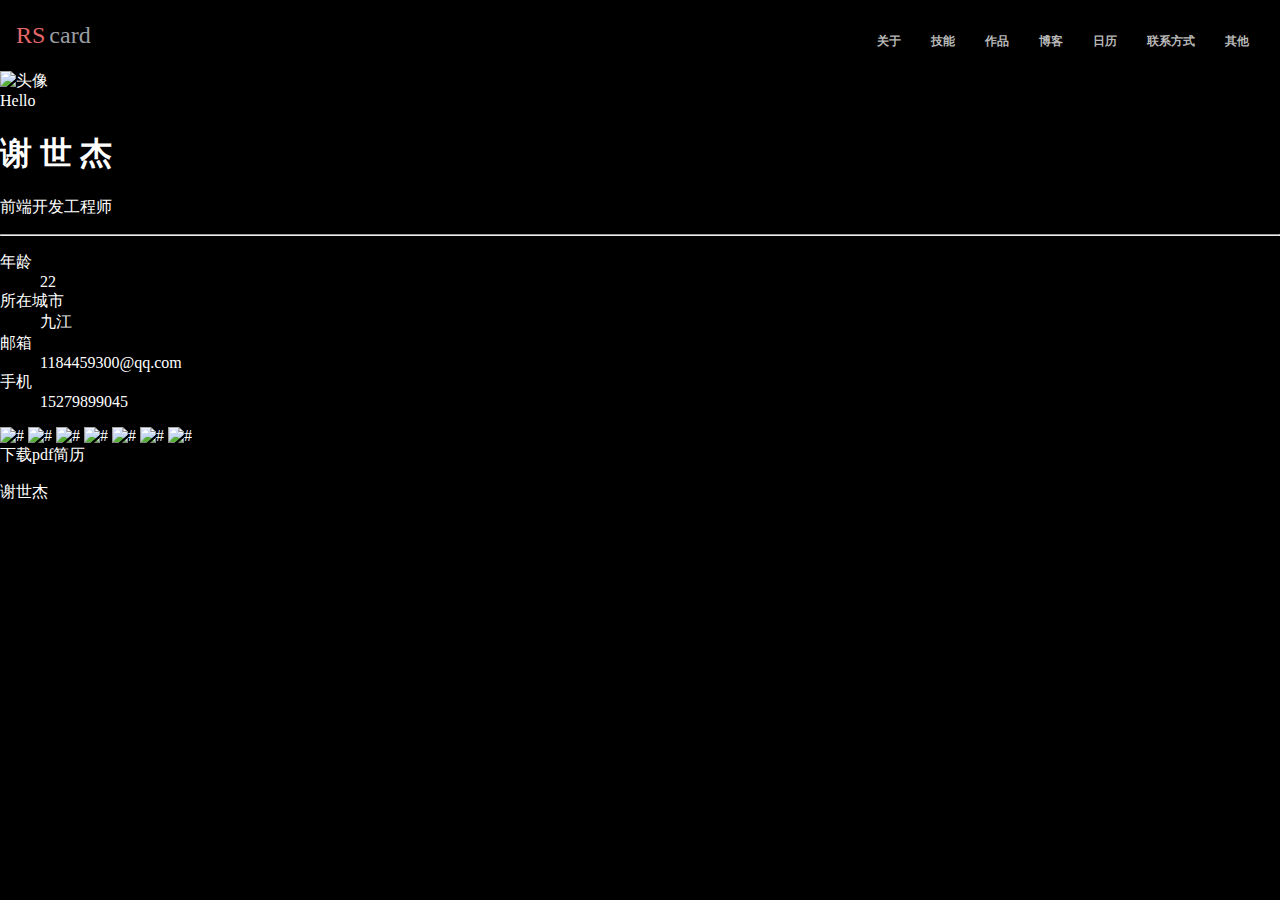
==== index.html @ d2f4c3e2 "提交resume" ====
<!DOCTYPE html>
<html lang="zh-hans">
<head>
    <meta charset="UTF-8">
    <meta name="viewport" content="width=device-width, initial-scale=1.0">
    <title>谢世杰的简历</title>
    <link rel="stylesheet" href="./a.css">
</head>
<body>
    <div class="topNavBar clearfix">
        <div class="logo">
            <span class="rs">RS</span><span class="card">card</span>
        </div>
        <nav>
            <ul class="clearfix">
                <li><a href="#">关于</a></li>
                <li><a href="#">技能</a></li>
                <li><a href="#">作品</a></li>
                <li><a href="#">博客</a></li>
                <li><a href="#">日历</a></li>
                <li><a href="#">联系方式</a></li>
                <li><a href="#">其他</a></li>
            </ul>
        </nav>
    </div>
    <div class="banner" style="background-image:url(#)"></div>
    <main>
        <div class="card">
            <div class="pacture">
                <img src="" alt="头像">
            </div>
            <div class="txet">
                <div class="profile"><span class="welcome">Hello</span>
                    <h1>谢 世 杰</h1>
                    <p>前端开发工程师</p>
                    <hr>
                    <dl>
                        <dt>年龄</dt>
                        <dd>22</dd>
                        <dt>所在城市</dt>
                        <dd>九江</dd>
                        <dt>邮箱</dt>
                        <dd>1184459300@qq.com</dd>
                        <dt>手机</dt>
                        <dd>15279899045</dd>
                    </dl>
                </div>
                <footer class="media">
                    <a href="#"><img src="#" alt="#"></a>
                    <a href="#"><img src="#" alt="#"></a>
                    <a href="#"><img src="#" alt="#"></a>
                    <a href="#"><img src="#" alt="#"></a>
                    <a href="#"><img src="#" alt="#"></a>
                    <a href="#"><img src="#" alt="#"></a>
                    <a href="#"><img src="#" alt="#"></a>
                </footer>
            </div>
        </div>
        <a class="button" href="#">下载pdf简历</a>
        <p>谢世杰</p>

    </main>    
</body>
</html>
---- a.css ----
body{
    background: black;
    color: white;
    margin: 0;
}
a{
    text-decoration: none;
    color: inherit;
}
.clearfix::after{
    content: "";
    display: block;
    clear: both;
}
.topNavBar > nav{
    float: right;
    padding: 11.2px 0px 8px 0px;
   
}
.topNavBar > nav >ul{
    list-style: none;
    margin: 0;
    padding: 0;
}
.topNavBar > nav > ul > li {
    float: left;
   margin-left: 15px;
   margin-right: 15px;
}
.topNavBar > nav > ul > li > a{
    color: #b7b7b7;
    font-size: 12px;
    font-weight: bold;
    border-bottom: 3px solid transparent;
    border-top: 3px solid transparent;
    display: block;

}
.topNavBar > nav > ul > li > a:hover{
    border-bottom: 3px solid #e06567;
}
.topNavBar{
    padding: 19px 16px 10px 16px;
}
.topNavBar .logo{
    float: left;
    font-size: 24px;
    font-family: 'Arial Black';
    padding: 3px 0px 3.4px 0px;
}
.topNavBar .logo .rs{
    color: #e6686a;
    margin-right: 4px;
}
.topNavBar .logo .card{
    color: #9a9da2;
}
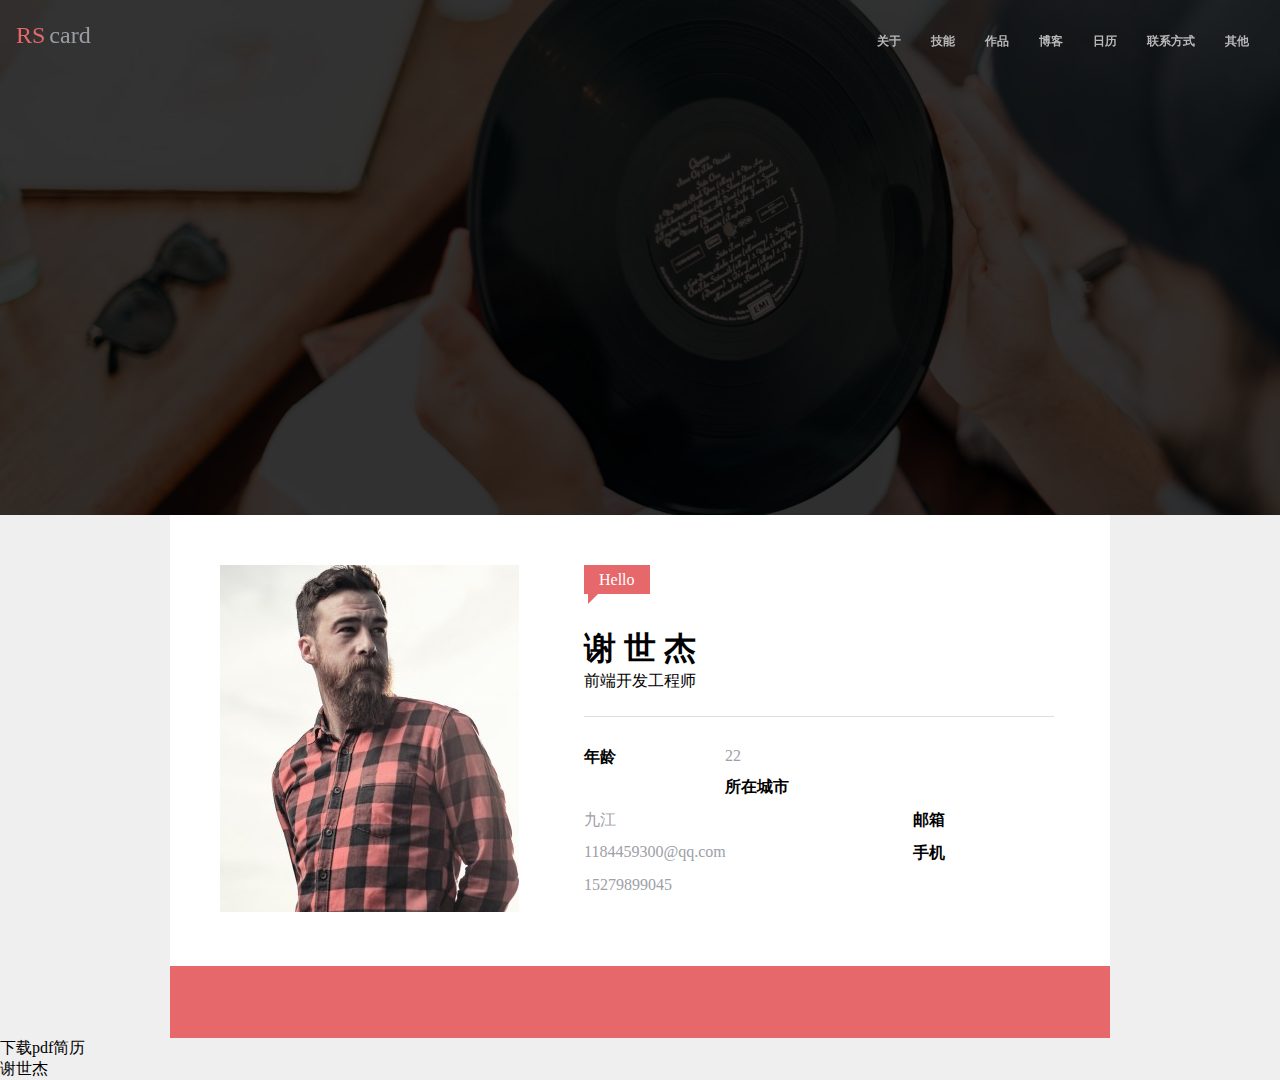
==== commit 8aa956f4: "提交" ====
--- a/index.html
+++ b/index.html
@@ -5,54 +5,79 @@
     <meta name="viewport" content="width=device-width, initial-scale=1.0">
     <title>谢世杰的简历</title>
     <link rel="stylesheet" href="./a.css">
+    <script src="//at.alicdn.com/t/font_1263405_yq53h3ixx9.js"></script>
+    <style type="text/css">
+        .icon {
+           width: 1em; height: 1em;
+           vertical-align: -0.15em;
+           fill: currentColor;
+           overflow: hidden;
+        }
+    </style>
 </head>
 <body>
-    <div class="topNavBar clearfix">
-        <div class="logo">
-            <span class="rs">RS</span><span class="card">card</span>
-        </div>
-        <nav>
-            <ul class="clearfix">
-                <li><a href="#">关于</a></li>
-                <li><a href="#">技能</a></li>
-                <li><a href="#">作品</a></li>
-                <li><a href="#">博客</a></li>
-                <li><a href="#">日历</a></li>
-                <li><a href="#">联系方式</a></li>
-                <li><a href="#">其他</a></li>
-            </ul>
-        </nav>
+    <div class="topNavBar ">
+    <div class="topNavBar-inner clearfix" >
+            <div class="logo">
+                    <span class="rs">RS</span><span class="card">card</span>
+                </div>
+                <nav>
+                    <ul class="clearfix">
+                        <li><a href="#">关于</a></li>
+                        <li><a href="#">技能</a></li>
+                        <li><a href="#">作品</a></li>
+                        <li><a href="#">博客</a></li>
+                        <li><a href="#">日历</a></li>
+                        <li><a href="#">联系方式</a></li>
+                        <li><a href="#">其他</a></li>
+                    </ul>
+                </nav>
     </div>
-    <div class="banner" style="background-image:url(#)"></div>
+    </div>
+    <div class="banner">
+            <div class="mask"></div>        
+    </div>
     <main>
-        <div class="card">
-            <div class="pacture">
-                <img src="" alt="头像">
+        <div class="usercard">
+            <div class="usercard-picandtext clearfix">
+                    <div class="pacture">
+                            <img src="./img/avatar.jpg " width="299" height="347"  alt="头像">
+                        </div>
+                        <div class="text">
+                            <span class="welcome">Hello <span class="triangle"></span></span>
+                           
+                                <h1>谢 世 杰</h1>
+                                <p>前端开发工程师</p>
+                                <hr>
+                                <dl>
+                                    <dt>年龄</dt>
+                                    <dd>22</dd>
+                                    <dt>所在城市</dt>
+                                    <dd>九江</dd>
+                                    <dt>邮箱</dt>
+                                    <dd>1184459300@qq.com</dd>
+                                    <dt>手机</dt>
+                                    <dd>15279899045</dd>
+                                </dl>
             </div>
-            <div class="txet">
-                <div class="profile"><span class="welcome">Hello</span>
-                    <h1>谢 世 杰</h1>
-                    <p>前端开发工程师</p>
-                    <hr>
-                    <dl>
-                        <dt>年龄</dt>
-                        <dd>22</dd>
-                        <dt>所在城市</dt>
-                        <dd>九江</dd>
-                        <dt>邮箱</dt>
-                        <dd>1184459300@qq.com</dd>
-                        <dt>手机</dt>
-                        <dd>15279899045</dd>
-                    </dl>
+           
                 </div>
                 <footer class="media">
-                    <a href="#"><img src="#" alt="#"></a>
-                    <a href="#"><img src="#" alt="#"></a>
-                    <a href="#"><img src="#" alt="#"></a>
-                    <a href="#"><img src="#" alt="#"></a>
-                    <a href="#"><img src="#" alt="#"></a>
-                    <a href="#"><img src="#" alt="#"></a>
-                    <a href="#"><img src="#" alt="#"></a>
+                    <a href="#">
+                        <svg class="icon" aria-hidden="true">
+                                <use xlink:href="#icon-github"></use>
+                            </svg>
+                    </a>
+                    <a href="#">
+                            <svg class="icon" aria-hidden="true">
+                                    <use xlink:href="#icon-twitter"></use>
+                                </svg>
+                    </a>
+                    <a href="#">
+                            <svg class="icon" aria-hidden="true">
+                                    <use xlink:href="#icon-weibo"></use>
+                                </svg>
+                    </a>
                 </footer>
             </div>
         </div>
--- a/a.css
+++ b/a.css
@@ -1,33 +1,41 @@
-body{
-    background: black;
-    color: white;
+body {
+    background: #efefef;
     margin: 0;
 }
-a{
+a {
     text-decoration: none;
     color: inherit;
 }
-.clearfix::after{
+* {
+    margin: 0;
+    padding: 0;
+}
+hr {
+    height: 0;
+    border: none;
+    border-top: 1px solid #dedede;
+}
+.clearfix::after {
     content: "";
     display: block;
     clear: both;
 }
-.topNavBar > nav{
+.topNavBar  nav {
     float: right;
     padding: 11.2px 0px 8px 0px;
    
 }
-.topNavBar > nav >ul{
+.topNavBar  nav >ul {
     list-style: none;
     margin: 0;
     padding: 0;
 }
-.topNavBar > nav > ul > li {
+.topNavBar  nav > ul > li {
     float: left;
    margin-left: 15px;
    margin-right: 15px;
 }
-.topNavBar > nav > ul > li > a{
+.topNavBar  nav > ul > li > a {
     color: #b7b7b7;
     font-size: 12px;
     font-weight: bold;
@@ -36,22 +44,120 @@
     display: block;
 
 }
-.topNavBar > nav > ul > li > a:hover{
+.topNavBar  nav > ul > li > a:hover {
     border-bottom: 3px solid #e06567;
+    
 }
-.topNavBar{
-    padding: 19px 16px 10px 16px;
+.topNavBar {
+    padding: 19px 0px 10px 0px;
+    position: fixed;
+    top: 0;
+    left: 0;
+    width: 100%
+    
 }
-.topNavBar .logo{
+.topNavBar-inner {
+    padding: 0px 16px 0px 16px;
+}
+.topNavBar .logo {
     float: left;
     font-size: 24px;
     font-family: 'Arial Black';
     padding: 3px 0px 3.4px 0px;
 }
-.topNavBar .logo .rs{
+.topNavBar .logo .rs {
     color: #e6686a;
     margin-right: 4px;
 }
-.topNavBar .logo .card{
+.topNavBar .logo .card {
     color: #9a9da2;
+}
+.banner{
+    height: 515px;
+    background-position: center center;
+    background-image:url(./img/aa1.jpg);
+    background-size: cover;
+   
+}
+.banner .mask{
+    background-color: rgb(0,0,0,0.8);
+    height: 515px;
+}
+.usercard {
+    max-width: 940px;
+    margin-left: auto;
+    margin-right: auto;
+    background-color: #ffffff;
+}
+.usercard .welcome {
+    background: #e6686a;
+    color: white;
+    display: inline-block;
+    padding: 4px 15px;
+    line-height: 21px;
+    position: relative;
+    margin-bottom: 6px;
+}
+.usercard .triangle {
+    border: 10px solid transparent;
+    width: 0px;
+    border-left-color: #e6686a;
+    border-top-width: 0px;
+    display: block;
+    position: absolute;
+    left: 4px;
+    top: 100%;
+    
+    
+}
+.usercard .pacture {
+    float: left;
+}
+.usercard .text {
+    float: left;
+    margin-left: 65px;
+    width: 470px;
+}
+.text hr {
+    margin: 24px 0px;
+}
+.usercard .usercard-picandtext{
+    padding: 50px;
+}
+.usercard dl dt,
+.usercard dl dd {
+    float: left;
+    padding: 6px 0px;
+}
+.usercard dl dt {
+    width: 30%;
+    font-weight: bold;
+}
+.usercard dl dd {
+    width: 70%;
+    color: #9da0a7;
+}
+h1 {
+    margin-top: 27px;
+}
+.usercard > footer.media {
+    background: #E6686A;
+    text-align: center;
+}
+.usercard > footer > a {
+    display: inline-block;
+    border-radius: 50%;
+    width: 40px;
+    padding: 5px 0;
+    line-height: 30px;
+    margin: 16px;
+}
+.usercard > footer > a:hover{
+    background: #cf5d5f;
+}
+.usercard svg {
+    width: 30px;
+    height: 30px;
+    fill: white;
+    vertical-align: top;
 }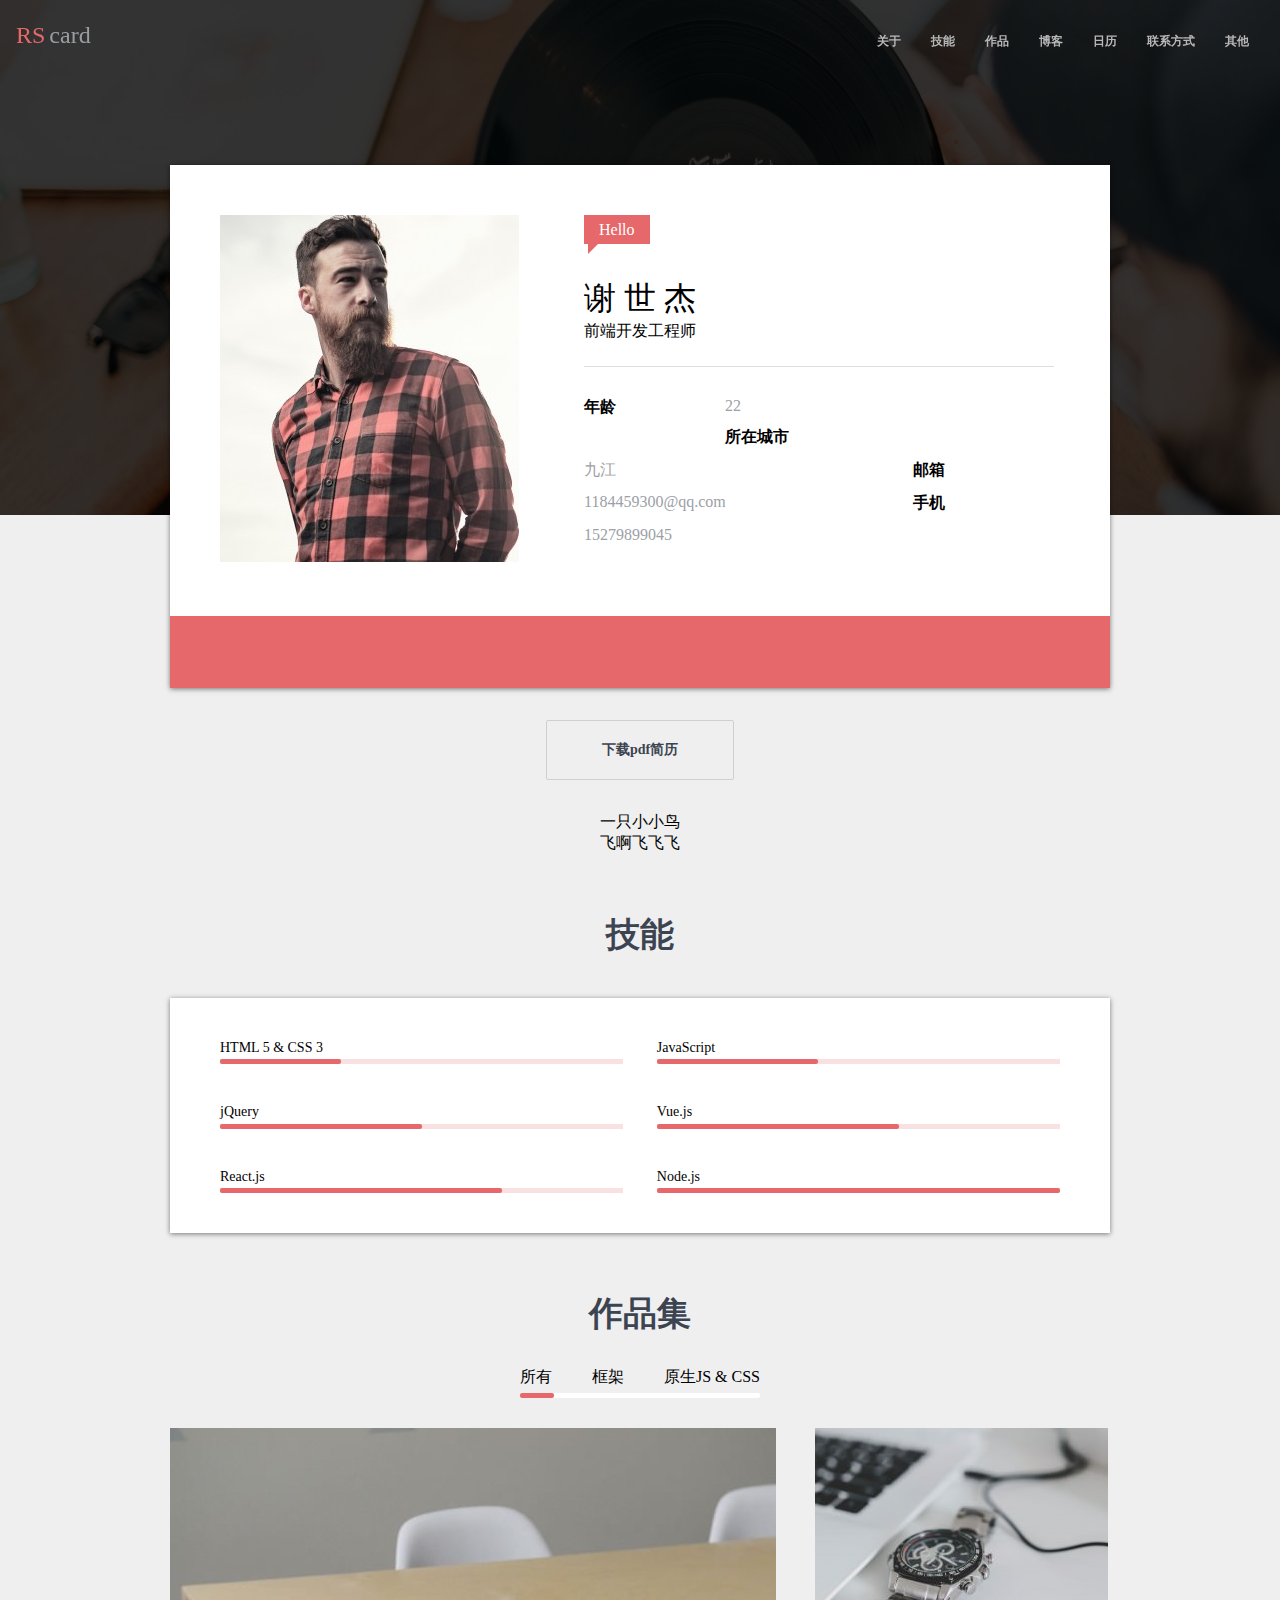
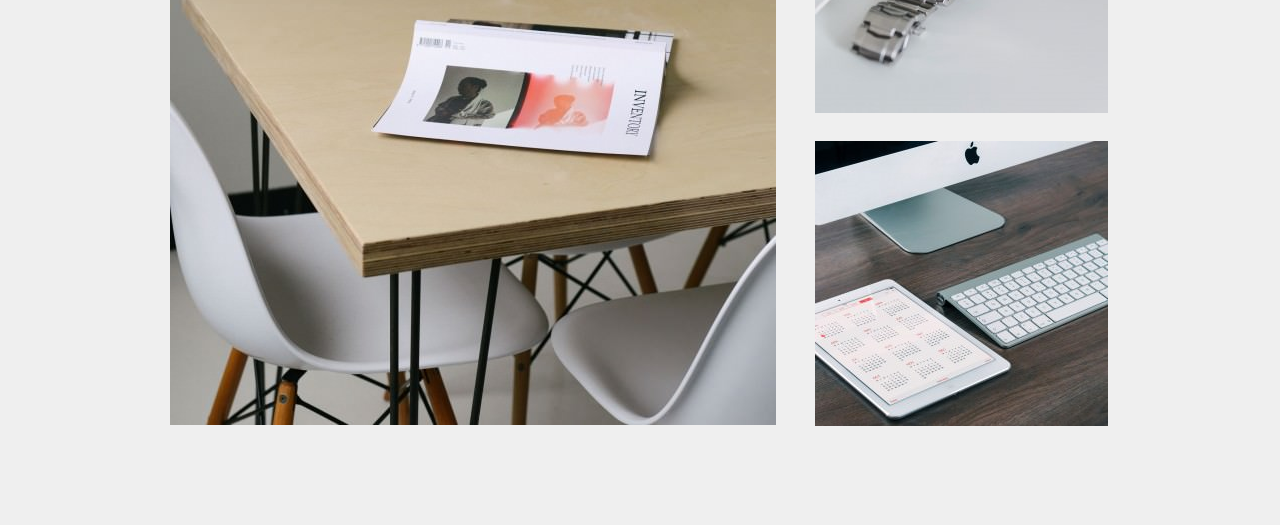
==== commit d066d9c2: "完成" ====
--- a/index.html
+++ b/index.html
@@ -1,5 +1,6 @@
 <!DOCTYPE html>
 <html lang="zh-hans">
+
 <head>
     <meta charset="UTF-8">
     <meta name="viewport" content="width=device-width, initial-scale=1.0">
@@ -8,82 +9,182 @@
     <script src="//at.alicdn.com/t/font_1263405_yq53h3ixx9.js"></script>
     <style type="text/css">
         .icon {
-           width: 1em; height: 1em;
-           vertical-align: -0.15em;
-           fill: currentColor;
-           overflow: hidden;
+            width: 1em;
+            height: 1em;
+            vertical-align: -0.15em;
+            fill: currentColor;
+            overflow: hidden;
         }
     </style>
 </head>
+
 <body>
     <div class="topNavBar ">
-    <div class="topNavBar-inner clearfix" >
+        <div class="topNavBar-inner clearfix">
             <div class="logo">
-                    <span class="rs">RS</span><span class="card">card</span>
-                </div>
-                <nav>
-                    <ul class="clearfix">
-                        <li><a href="#">关于</a></li>
-                        <li><a href="#">技能</a></li>
-                        <li><a href="#">作品</a></li>
-                        <li><a href="#">博客</a></li>
-                        <li><a href="#">日历</a></li>
-                        <li><a href="#">联系方式</a></li>
-                        <li><a href="#">其他</a></li>
-                    </ul>
-                </nav>
-    </div>
+                <span class="rs">RS</span><span class="card">card</span>
+            </div>
+            <nav>
+                <ul class="clearfix">
+                    <li><a href="#">关于</a></li>
+                    <li><a href="#">技能</a></li>
+                    <li><a href="#">作品</a></li>
+                    <li><a href="#">博客</a></li>
+                    <li><a href="#">日历</a></li>
+                    <li><a href="#">联系方式</a></li>
+                    <li><a href="#">其他</a></li>
+                </ul>
+            </nav>
+        </div>
     </div>
     <div class="banner">
-            <div class="mask"></div>        
+        <div class="mask"></div>
     </div>
     <main>
         <div class="usercard">
             <div class="usercard-picandtext clearfix">
-                    <div class="pacture">
-                            <img src="./img/avatar.jpg " width="299" height="347"  alt="头像">
-                        </div>
-                        <div class="text">
-                            <span class="welcome">Hello <span class="triangle"></span></span>
-                           
-                                <h1>谢 世 杰</h1>
-                                <p>前端开发工程师</p>
-                                <hr>
-                                <dl>
-                                    <dt>年龄</dt>
-                                    <dd>22</dd>
-                                    <dt>所在城市</dt>
-                                    <dd>九江</dd>
-                                    <dt>邮箱</dt>
-                                    <dd>1184459300@qq.com</dd>
-                                    <dt>手机</dt>
-                                    <dd>15279899045</dd>
-                                </dl>
+                <div class="pacture">
+                    <img src="./img/avatar.jpg " width="299" height="347" alt="头像">
+                </div>
+                <div class="text">
+                    <span class="welcome">Hello <span class="triangle"></span></span>
+
+                    <h1>谢 世 杰</h1>
+                    <p>前端开发工程师</p>
+                    <hr>
+                    <dl>
+                        <dt>年龄</dt>
+                        <dd>22</dd>
+                        <dt>所在城市</dt>
+                        <dd>九江</dd>
+                        <dt>邮箱</dt>
+                        <dd>1184459300@qq.com</dd>
+                        <dt>手机</dt>
+                        <dd>15279899045</dd>
+                    </dl>
+                </div>
+
             </div>
-           
+            <footer class="media">
+                <a href="#">
+                    <svg class="icon" aria-hidden="true">
+                        <use xlink:href="#icon-github"></use>
+                    </svg>
+                </a>
+                <a href="#">
+                    <svg class="icon" aria-hidden="true">
+                        <use xlink:href="#icon-twitter"></use>
+                    </svg>
+                </a>
+                <a href="#">
+                    <svg class="icon" aria-hidden="true">
+                        <use xlink:href="#icon-weibo"></use>
+                    </svg>
+                </a>
+            </footer>
+        </div>
+        </div>
+        <p class="downloadResumeWrapper">
+            <a class="downloadResume" href="./exampl.pdf" target="_blank" download>下载pdf简历</a>
+        </p>
+        <p class="introduce">
+            一只小小鸟<br>
+            飞啊飞飞飞
+
+        </p>
+
+    </main>
+    <section class="skills">
+        <h2>技能</h2>
+        <ol class="clearfix">
+            <li>
+                <h3>
+                    HTML 5 &amp; CSS 3
+                </h3>
+                <div class="progressBar">
+                    <div class="progress" style="width: 30%"></div>
                 </div>
-                <footer class="media">
-                    <a href="#">
-                        <svg class="icon" aria-hidden="true">
-                                <use xlink:href="#icon-github"></use>
-                            </svg>
-                    </a>
-                    <a href="#">
-                            <svg class="icon" aria-hidden="true">
-                                    <use xlink:href="#icon-twitter"></use>
-                                </svg>
-                    </a>
-                    <a href="#">
-                            <svg class="icon" aria-hidden="true">
-                                    <use xlink:href="#icon-weibo"></use>
-                                </svg>
-                    </a>
-                </footer>
+            </li>
+            <li>
+                <h3>
+                    JavaScript
+                </h3>
+                <div class="progressBar">
+                    <div class="progress" style="width: 40%"></div>
+                </div>
+            </li>
+            <li>
+                <h3>
+                    jQuery
+                </h3>
+                <div class="progressBar">
+                    <div class="progress" style="width: 50%"></div>
+                </div>
+            </li>
+            <li>
+                <h3>
+                    Vue.js
+                </h3>
+                <div class="progressBar">
+                    <div class="progress" style="width: 60%"></div>
+                </div>
+            </li>
+            <li>
+                <h3>
+                    React.js
+                </h3>
+                <div class="progressBar">
+                    <div class="progress" style="width: 70%"></div>
+                </div>
+            </li>
+            <li>
+                <h3>
+
+                    Node.js
+                </h3>
+                <div class="progressBar">
+                    <div class="progress"></div>
+                </div>
+            </li>
+
+        </ol>
+    </section>
+    <section class="portfolio">
+        <h2>作品集</h2>
+        <nav>
+            <ol class="clearfix">
+                <li id="portfolio1">所有</li>
+                <li id="portfolio2">框架</li>
+                <li id="portfolio3">原生JS &amp; CSS</li>
+            </ol>
+            <div id="portfolioBar" class="bar state-1">
+                <div class="bar-inner"></div>
+            </div>
+        </nav>
+        <script>
+            portfolio1.onclick = function () {
+                portfolioBar.className = "bar state-1"
+            }
+            portfolio2.onclick = function () {
+                portfolioBar.className = "bar state-2"
+            }
+            portfolio3.onclick = function () {
+                portfolioBar.className = "bar state-3"
+            }
+        </script>
+        <div class="works" style="height: 597px;">
+            <div class="big" style="top: 0px; left: 0px;">
+                <img src="./img/1.jpg" alt="作品1">
+            </div>
+            <div class="small" style="top: 0px; left: 645px;">
+                <img src="./img/2.jpg" alt="作品2">
+            </div>
+            <div class="small"  style="top: 313px; left: 645px;">
+                <img src="./img/3.jpg" alt="作品3">
             </div>
         </div>
-        <a class="button" href="#">下载pdf简历</a>
-        <p>谢世杰</p>
+    </section>
 
-    </main>    
 </body>
+
 </html>--- a/a.css
+++ b/a.css
@@ -1,94 +1,123 @@
-body {
+    body {
     background: #efefef;
     margin: 0;
 }
+
 a {
     text-decoration: none;
     color: inherit;
 }
+
 * {
     margin: 0;
     padding: 0;
 }
+
 hr {
     height: 0;
     border: none;
     border-top: 1px solid #dedede;
 }
+
+ol,
+ul {
+    list-style: none;
+}
+
+h1,
+h2,
+h3,
+h4,
+h5,
+h6 {
+    font-weight: normal;
+}
+
 .clearfix::after {
     content: "";
     display: block;
     clear: both;
 }
-.topNavBar  nav {
+
+.topNavBar nav {
     float: right;
     padding: 11.2px 0px 8px 0px;
-   
-}
-.topNavBar  nav >ul {
+}
+
+.topNavBar nav>ul {
     list-style: none;
     margin: 0;
     padding: 0;
 }
-.topNavBar  nav > ul > li {
-    float: left;
-   margin-left: 15px;
-   margin-right: 15px;
-}
-.topNavBar  nav > ul > li > a {
+
+.topNavBar nav>ul>li {
+    float: left;
+    margin-left: 15px;
+    margin-right: 15px;
+}
+
+.topNavBar nav>ul>li>a {
     color: #b7b7b7;
     font-size: 12px;
     font-weight: bold;
     border-bottom: 3px solid transparent;
     border-top: 3px solid transparent;
     display: block;
-
-}
-.topNavBar  nav > ul > li > a:hover {
+}
+
+.topNavBar nav>ul>li>a:hover {
     border-bottom: 3px solid #e06567;
-    
-}
+}
+
 .topNavBar {
     padding: 19px 0px 10px 0px;
     position: fixed;
     top: 0;
     left: 0;
     width: 100%
-    
-}
+}
+
 .topNavBar-inner {
     padding: 0px 16px 0px 16px;
 }
+
 .topNavBar .logo {
     float: left;
     font-size: 24px;
     font-family: 'Arial Black';
     padding: 3px 0px 3.4px 0px;
 }
+
 .topNavBar .logo .rs {
     color: #e6686a;
     margin-right: 4px;
 }
+
 .topNavBar .logo .card {
     color: #9a9da2;
 }
-.banner{
+
+.banner {
     height: 515px;
     background-position: center center;
-    background-image:url(./img/aa1.jpg);
+    background-image: url(./img/aa1.jpg);
     background-size: cover;
-   
-}
-.banner .mask{
-    background-color: rgb(0,0,0,0.8);
+}
+
+.banner .mask {
+    background-color: rgb(0, 0, 0, 0.8);
     height: 515px;
 }
+
 .usercard {
     max-width: 940px;
     margin-left: auto;
     margin-right: auto;
     background-color: #ffffff;
-}
+    margin-top: -350px;
+    box-shadow: 0px 1px 5px 0px rgba(0, 0, 0, 0.5);
+}
+
 .usercard .welcome {
     background: #e6686a;
     color: white;
@@ -98,6 +127,7 @@
     position: relative;
     margin-bottom: 6px;
 }
+
 .usercard .triangle {
     border: 10px solid transparent;
     width: 0px;
@@ -107,44 +137,52 @@
     position: absolute;
     left: 4px;
     top: 100%;
-    
-    
-}
+}
+
 .usercard .pacture {
     float: left;
 }
+
 .usercard .text {
     float: left;
     margin-left: 65px;
     width: 470px;
 }
+
 .text hr {
     margin: 24px 0px;
 }
-.usercard .usercard-picandtext{
+
+.usercard .usercard-picandtext {
     padding: 50px;
 }
+
 .usercard dl dt,
 .usercard dl dd {
     float: left;
     padding: 6px 0px;
 }
+
 .usercard dl dt {
     width: 30%;
     font-weight: bold;
 }
+
 .usercard dl dd {
     width: 70%;
     color: #9da0a7;
 }
+
 h1 {
     margin-top: 27px;
 }
-.usercard > footer.media {
+
+.usercard>footer.media {
     background: #E6686A;
     text-align: center;
 }
-.usercard > footer > a {
+
+.usercard>footer>a {
     display: inline-block;
     border-radius: 50%;
     width: 40px;
@@ -152,12 +190,150 @@
     line-height: 30px;
     margin: 16px;
 }
-.usercard > footer > a:hover{
+
+.usercard>footer>a:hover {
     background: #cf5d5f;
 }
+
 .usercard svg {
     width: 30px;
     height: 30px;
     fill: white;
     vertical-align: top;
+}
+
+body>main .downloadResume {
+    font-size: 14px;
+    line-height: 16px;
+    padding: 21px 55px;
+    border: 1px #cdcfd1 solid;
+    display: inline-block;
+    border-radius: 2px;
+    color: #3d4451;
+    font-weight: bold;
+    margin: 32px 0px;
+    transition: box-shadow 0.2s;
+}
+
+body>main .downloadResumeWrapper {
+    text-align: center;
+}
+
+body>main .downloadResume:hover {
+    box-shadow: 0px 4px 13px 0px rgba(0, 0, 0, 0.2);
+}
+
+.introduce {
+    max-width: 940px;
+    margin-left: auto;
+    margin-right: auto;
+    text-align: center;
+}
+
+section.skills,
+section.portfolio {
+    max-width: 940px;
+    margin-left: auto;
+    margin-right: auto;
+    margin-top: 61px;
+}
+
+section.skills>ol {
+    background: white;
+    box-shadow: 0px 1px 5px 0px rgba(0, 0, 0, 0.5);
+    padding: 42px 50px 0px;
+    margin-top: 42px;
+}
+
+section.skills>ol>li {
+    float: left;
+    width: 48%;
+    box-sizing: border-box;
+}
+
+section.skills>ol>li:nth-child(even) {
+    float: right;
+}
+
+section.skills>h2,
+section.portfolio>h2 {
+    text-align: center;
+    color: #3d4451;
+    font-size: 34px;
+    line-height: 1.2;
+    font-weight: 600;
+}
+
+section.skills h3 {
+    font-size: 14px;
+    line-height: 1.1;
+    padding-right: 40px;
+}
+
+section.skills .progressBar {
+    height: 5px;
+    background: #FAE1E1;
+    margin: 4px 0px 40px;
+}
+
+section.skills .progressBar>.progress {
+    background: #E6686A;
+    height: 100%;
+    border-radius: 2px;
+}
+
+section.portfolio{
+    text-align: center;
+    margin-bottom: 100px;
+}
+section.portfolio nav{
+   text-align: center;
+   display: inline-block;
+   vertical-align: top;
+   margin-top: 32px;
+}
+section.portfolio nav>ol {
+    display: inline-block;
+    vertical-align: top;
+    
+}
+                
+section.portfolio nav>ol>li {
+    float: left;
+    margin-left: 40px;
+    cursor: pointer;
+}
+section.portfolio nav>ol>li:first-child{
+    margin-left: 0px;
+}
+section.portfolio nav .bar{
+    height: 5px;
+    background: white;
+    margin: 5px 0px 30px;
+    border-radius: 2px;
+}
+section.portfolio nav .bar-inner{
+    height: 100%;
+    background: #E6686A;
+    border-radius: 2px;
+    transition: all 0.3s;
+}
+section.portfolio nav .bar.state-1 .bar-inner{
+    margin-left: 0px;
+    width: 34px
+}
+section.portfolio nav .bar.state-2 .bar-inner{
+    margin-left: 75px;
+    width: 33px
+}
+section.portfolio nav .bar.state-3 .bar-inner{
+    margin-left: 145px;
+    width: 103px
+}
+section.portfolio .works {
+    position: relative;
+}
+section.portfolio .works >.big,
+section.portfolio .works >.small{
+    position: absolute;
 }